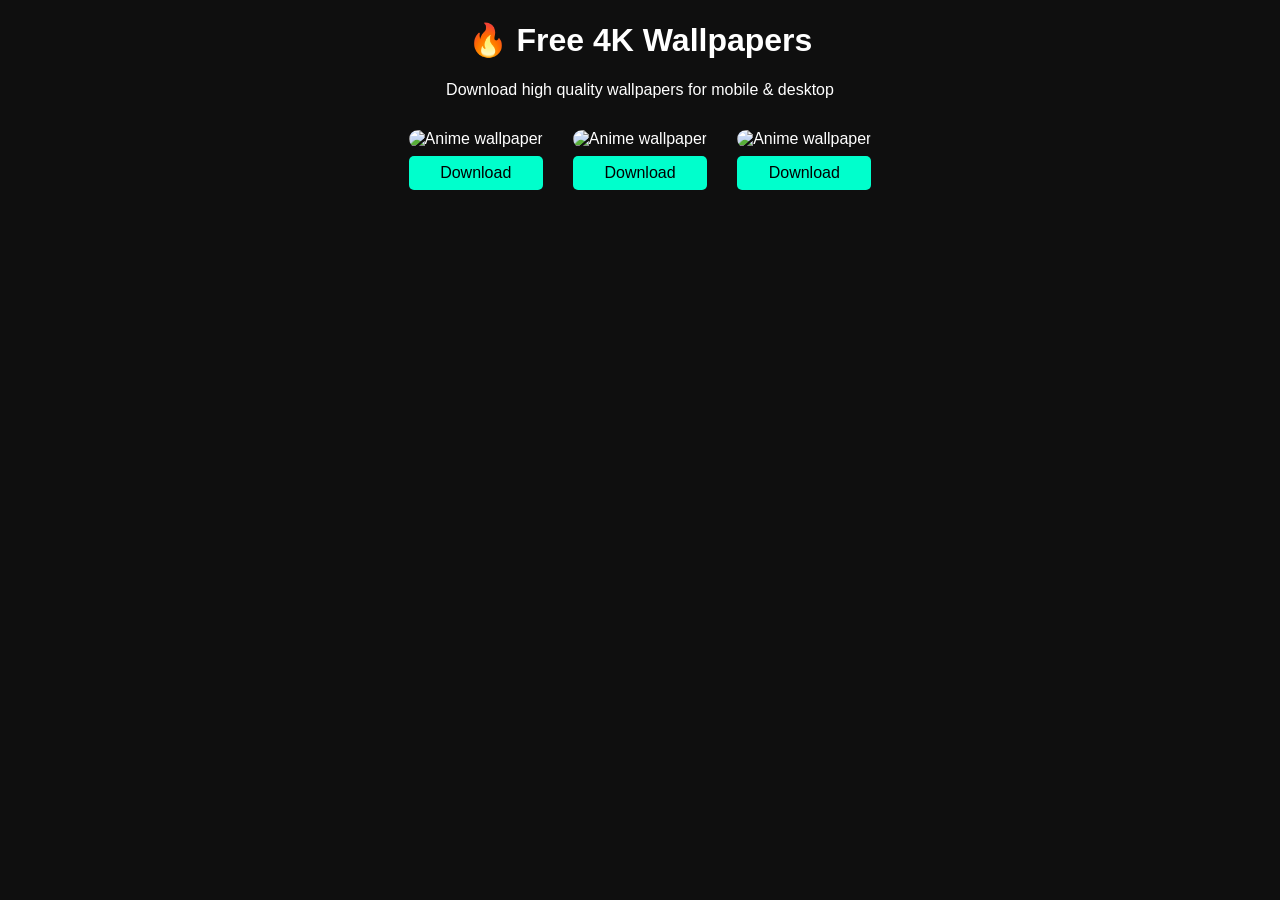
==== index.html @ af159f03 "Change wallpaper images and links in index.html Updated image sources and links for wallpapers." ====
<!DOCTYPE html>
<html lang="en">
<head>
<meta charset="UTF-8">
<title>Free 4K AMOLED Wallpapers Download</title>

<meta name="description" content="Download free 4K AMOLED, anime and iPhone wallpapers in HD quality">
<meta name="keywords" content="4k wallpaper, amoled wallpaper, anime wallpaper, iphone wallpaper">
<meta name="viewport" content="width=device-width, initial-scale=1.0">

<link rel="stylesheet" href="style.css">

</head>

<body>

<h1>🔥 Free 4K Wallpapers</h1>
<p>Download high quality wallpapers for mobile & desktop</p>

<div class="gallery">

<div class="card">
<img src="wall1jpg.jpg" alt="Anime wallpaper">
<a href="wall1jpg.jpg" download class="btn">Download</a>
</div>

<div class="card">
<img src="wall2jpg.jpg" alt="Anime wallpaper">
<a href="wall2jpg.jpg" download class="btn">Download</a>
</div>

<div class="card">
<img src="wall3jpg.jpg" alt="Anime wallpaper">
<a href="wall3jpg.jpg" download class="btn">Download</a>
</div>

</div>

</body>
</html>
---- style.css ----
body {
  background: #0f0f0f;
  color: white;
  text-align: center;
  font-family: Arial;
}

.gallery {
  display: flex;
  flex-wrap: wrap;
  justify-content: center;
}

.card {
  margin: 15px;
}

.card img {
  width: 300px;
  border-radius: 12px;
}

.btn {
  display: block;
  margin-top: 8px;
  padding: 8px;
  background: #00ffcc;
  color: black;
  text-decoration: none;
  border-radius: 5px;
}
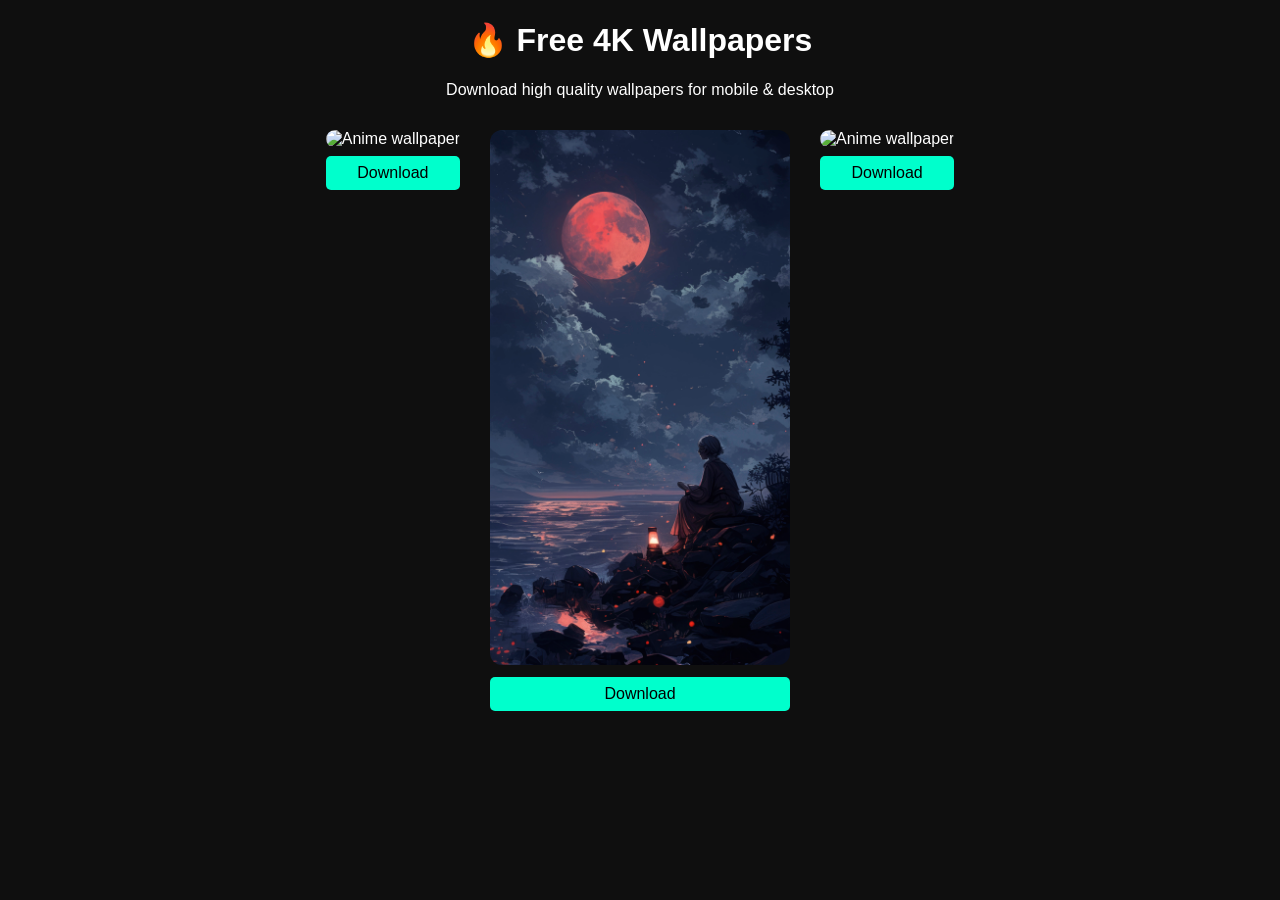
==== commit 8df43d1d: "Correct image source paths in index.html Fixed image source paths for wall2 and wall3." ====
--- a/index.html
+++ b/index.html
@@ -20,13 +20,13 @@
 <div class="gallery">
 
 <div class="card">
-<img src="wall1jpg.jpg" alt="Anime wallpaper">
-<a href="wall1jpg.jpg" download class="btn">Download</a>
+<img src="wall1.jpg.jpg" alt="Anime wallpaper">
+<a href="wall1.jpg.jpg" download class="btn">Download</a>
 </div>
 
 <div class="card">
-<img src="wall2jpg.jpg" alt="Anime wallpaper">
-<a href="wall2jpg.jpg" download class="btn">Download</a>
+<img src="wall2.jpg.jpg" alt="Anime wallpaper">
+<a href="wall2.jpg.jpg" download class="btn">Download</a>
 </div>
 
 <div class="card">
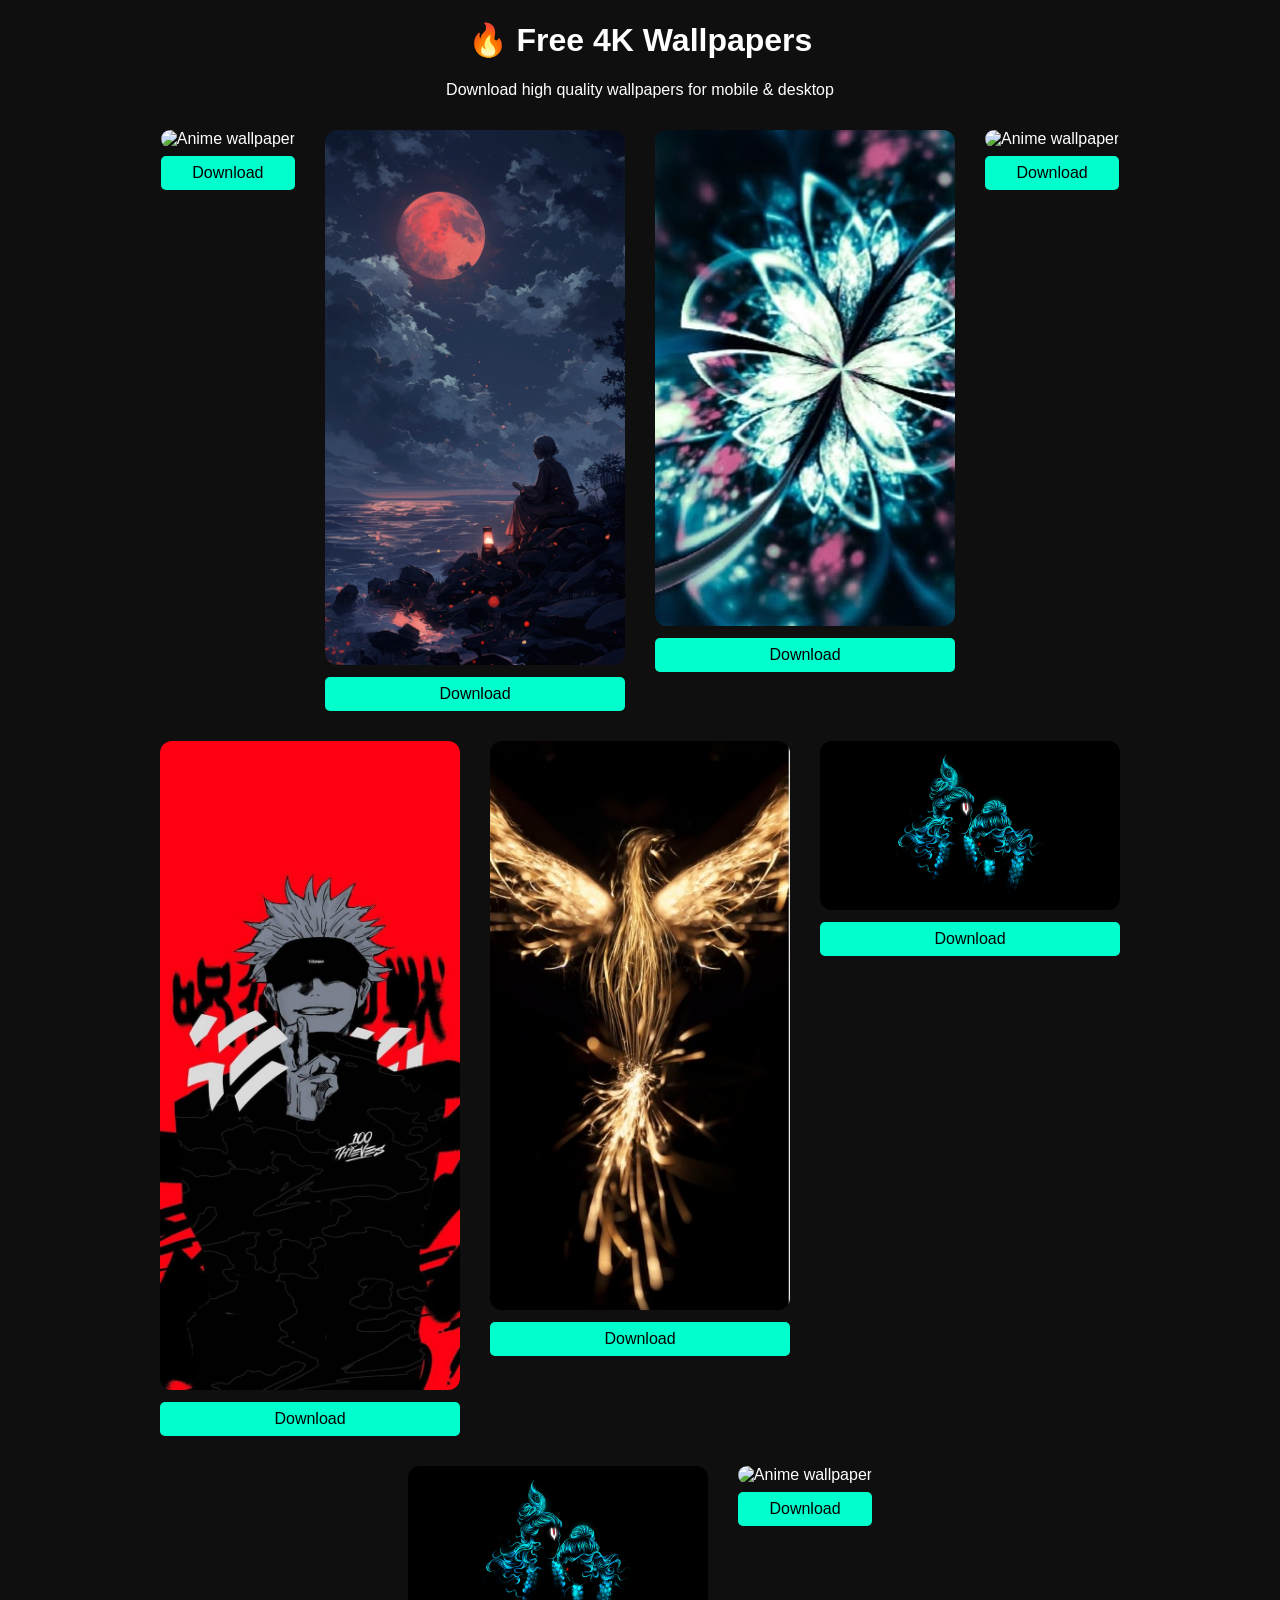
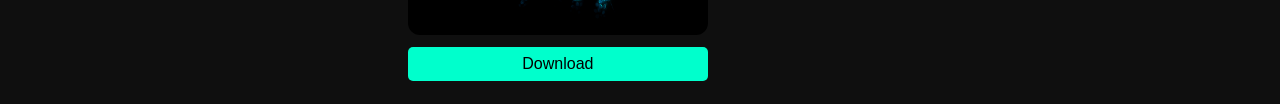
==== commit c87aaebc: "Add more wallpaper images to index.html Added additional wallpaper images to the gallery section." ====
--- a/index.html
+++ b/index.html
@@ -9,6 +9,17 @@
 <meta name="viewport" content="width=device-width, initial-scale=1.0">
 
 <link rel="stylesheet" href="style.css">
+
+<!-- Google Analytics Tracking Code -->
+<script async src="https://www.googletagmanager.com/gtag/js?id=G-8K4V2TNTMY"></script>
+<script>
+  window.dataLayer = window.dataLayer || [];
+  function gtag(){dataLayer.push(arguments);}
+  gtag('js', new Date());
+
+  gtag('config', 'G-8K4V2TNTMY');
+</script>
+<!-- End Google Analytics -->
 
 </head>
 
@@ -30,9 +41,39 @@
 </div>
 
 <div class="card">
-<img src="wall3jpg.jpg" alt="Anime wallpaper">
-<a href="wall3jpg.jpg" download class="btn">Download</a>
+<img src="wall4.jpeg" alt="Anime wallpaper">
+<a href="wall4.jpeg" download class="btn">Download</a>
 </div>
+
+<div class="card">
+<img src="wall3.jpg.jpg" alt="Anime wallpaper">
+<a href="wall3.jpg.jpg" download class="btn">Download</a>
+</div>
+
+<div class="card">  
+<img src="wall5.jpeg" alt="Anime wallpaper">
+<a href="wall5.jpeg" download class="btn">Download</a>
+</div>
+
+<div class="card">   
+<img src="wall6.jpeg" alt="Anime wallpaper">
+<a href="wall6.jpeg" download class="btn">Download</a>
+</div> 
+
+<div class="card">   
+<img src="wall7.png" alt="Anime wallpaper">
+<a href="wall7.png" download class="btn">Download</a>
+</div> 
+  
+<div class="card">   
+<img src="wall7.png" alt="Anime wallpaper">
+<a href="wall7.png" download class="btn">Download</a>
+</div>
+
+<div class="card">   
+<img src="wall8.jpeg" alt="Anime wallpaper">
+<a href="wall8.jpeg" download class="btn">Download</a>
+</div>  
 
 </div>
 
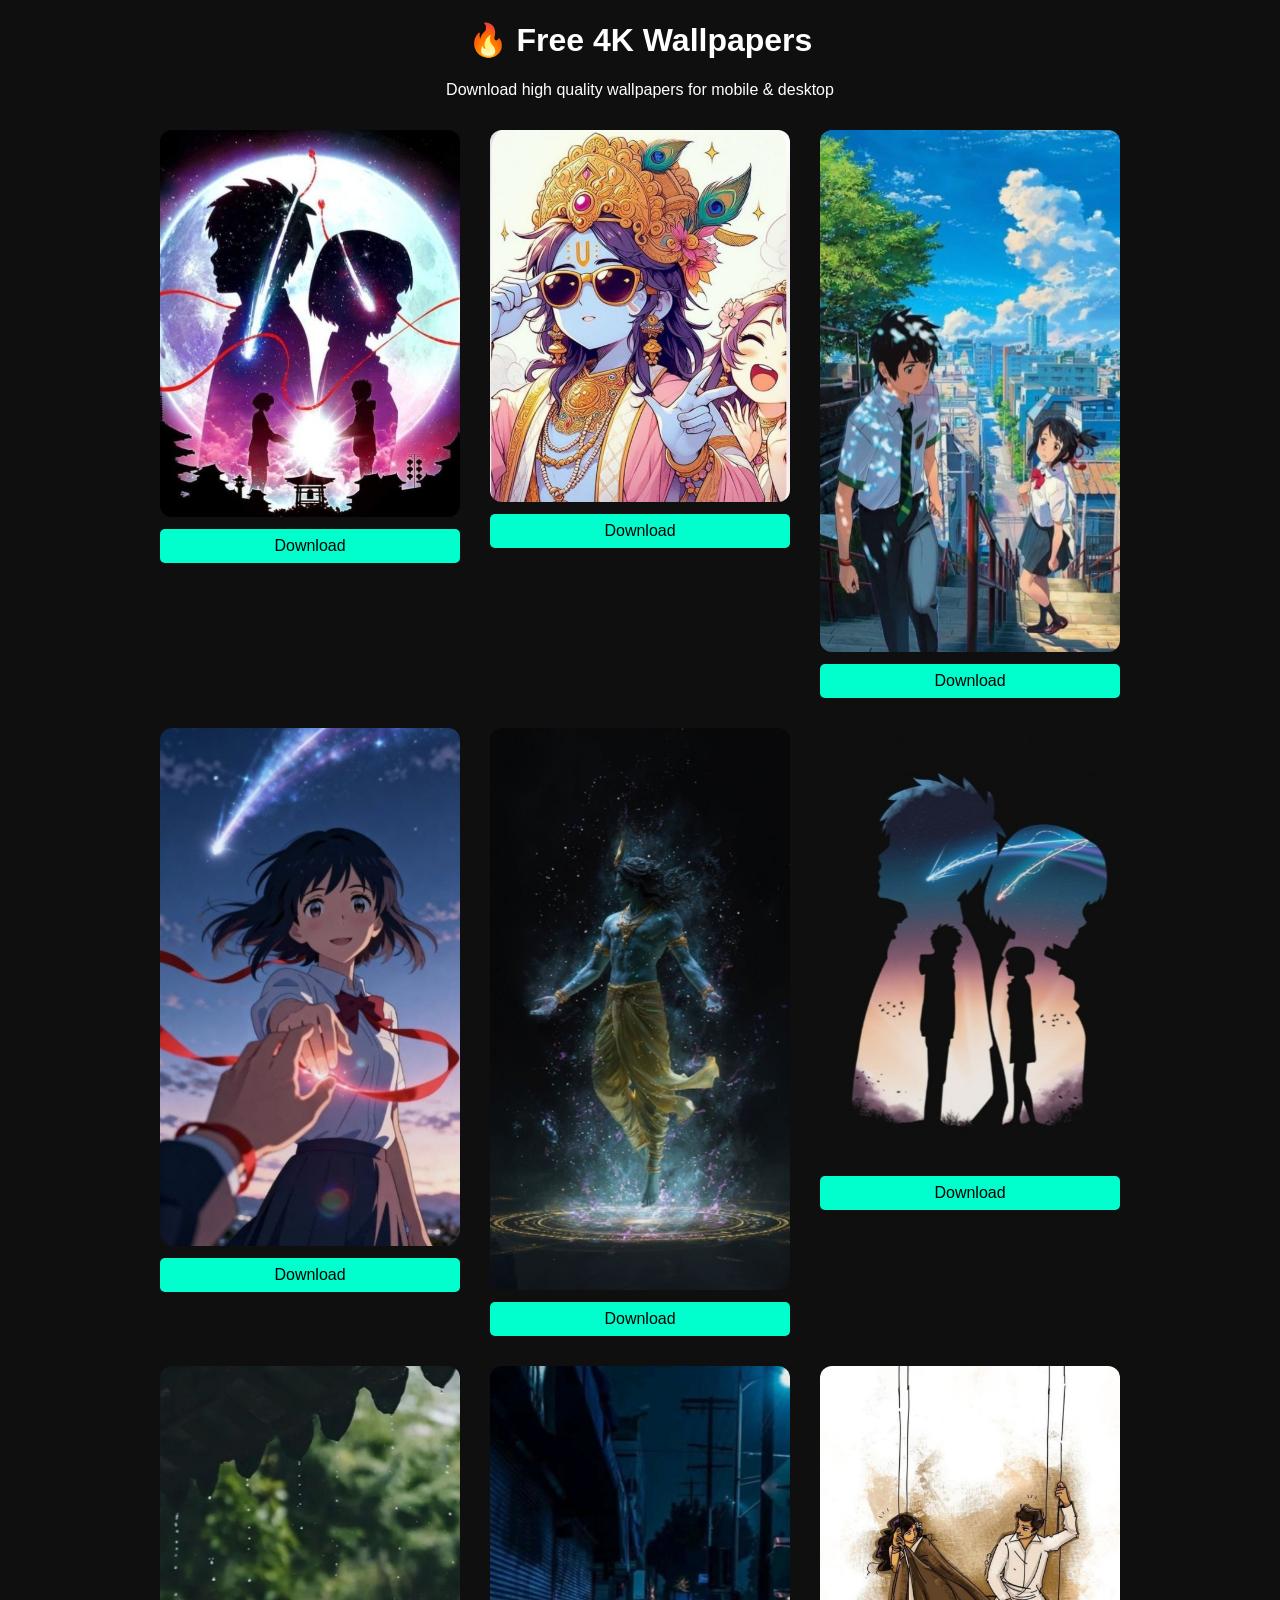
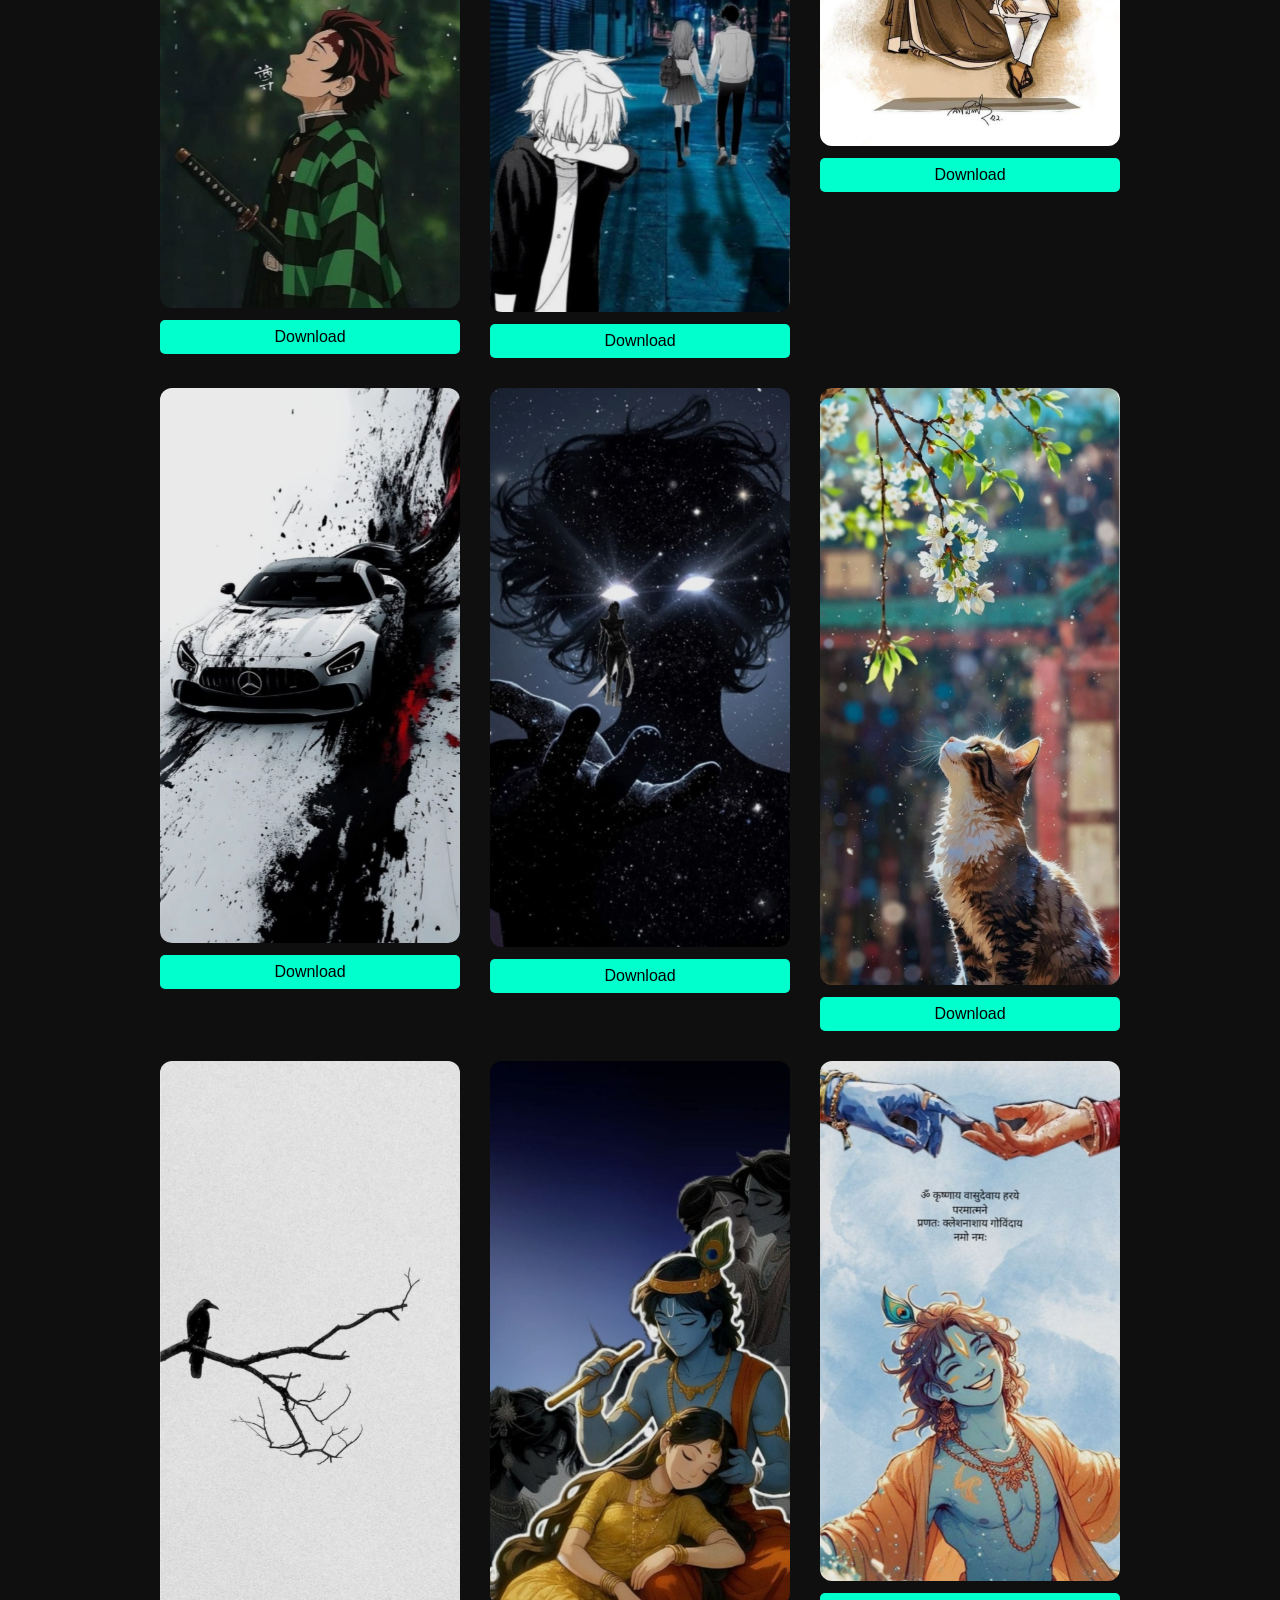
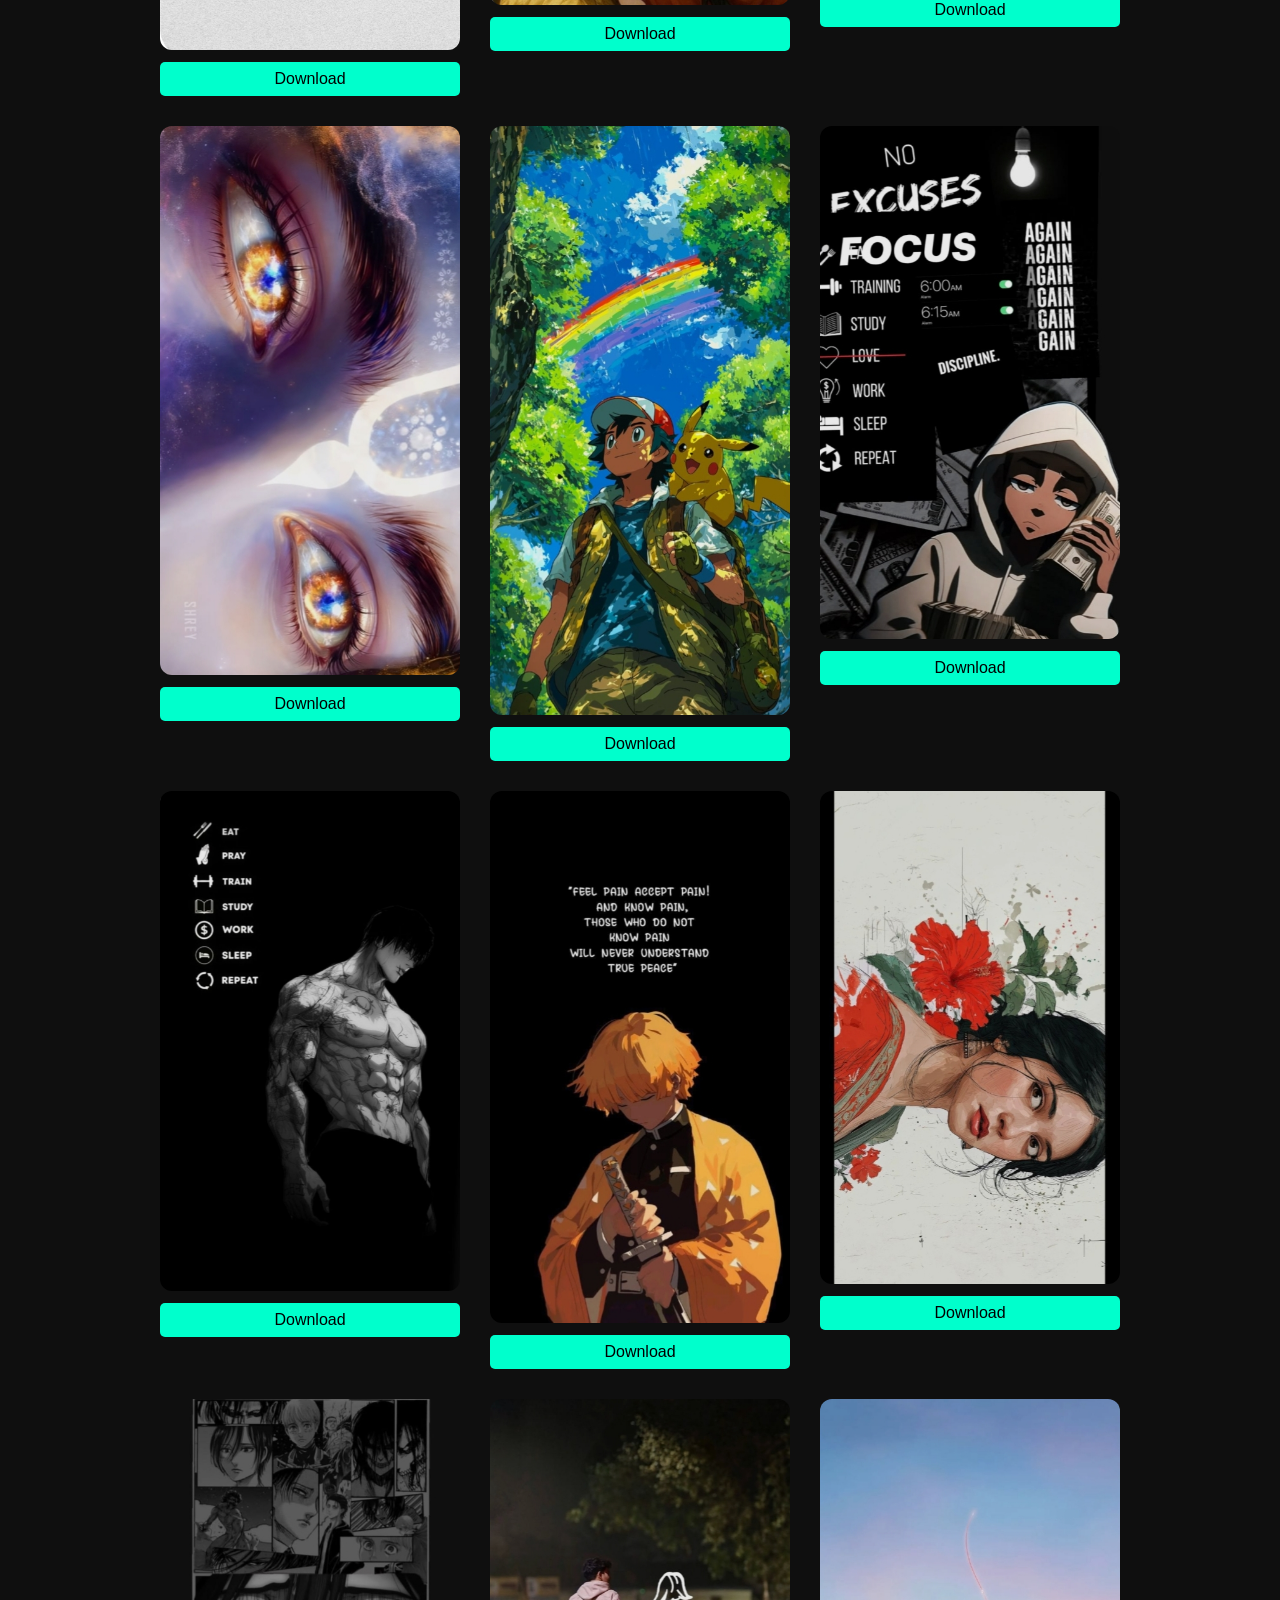
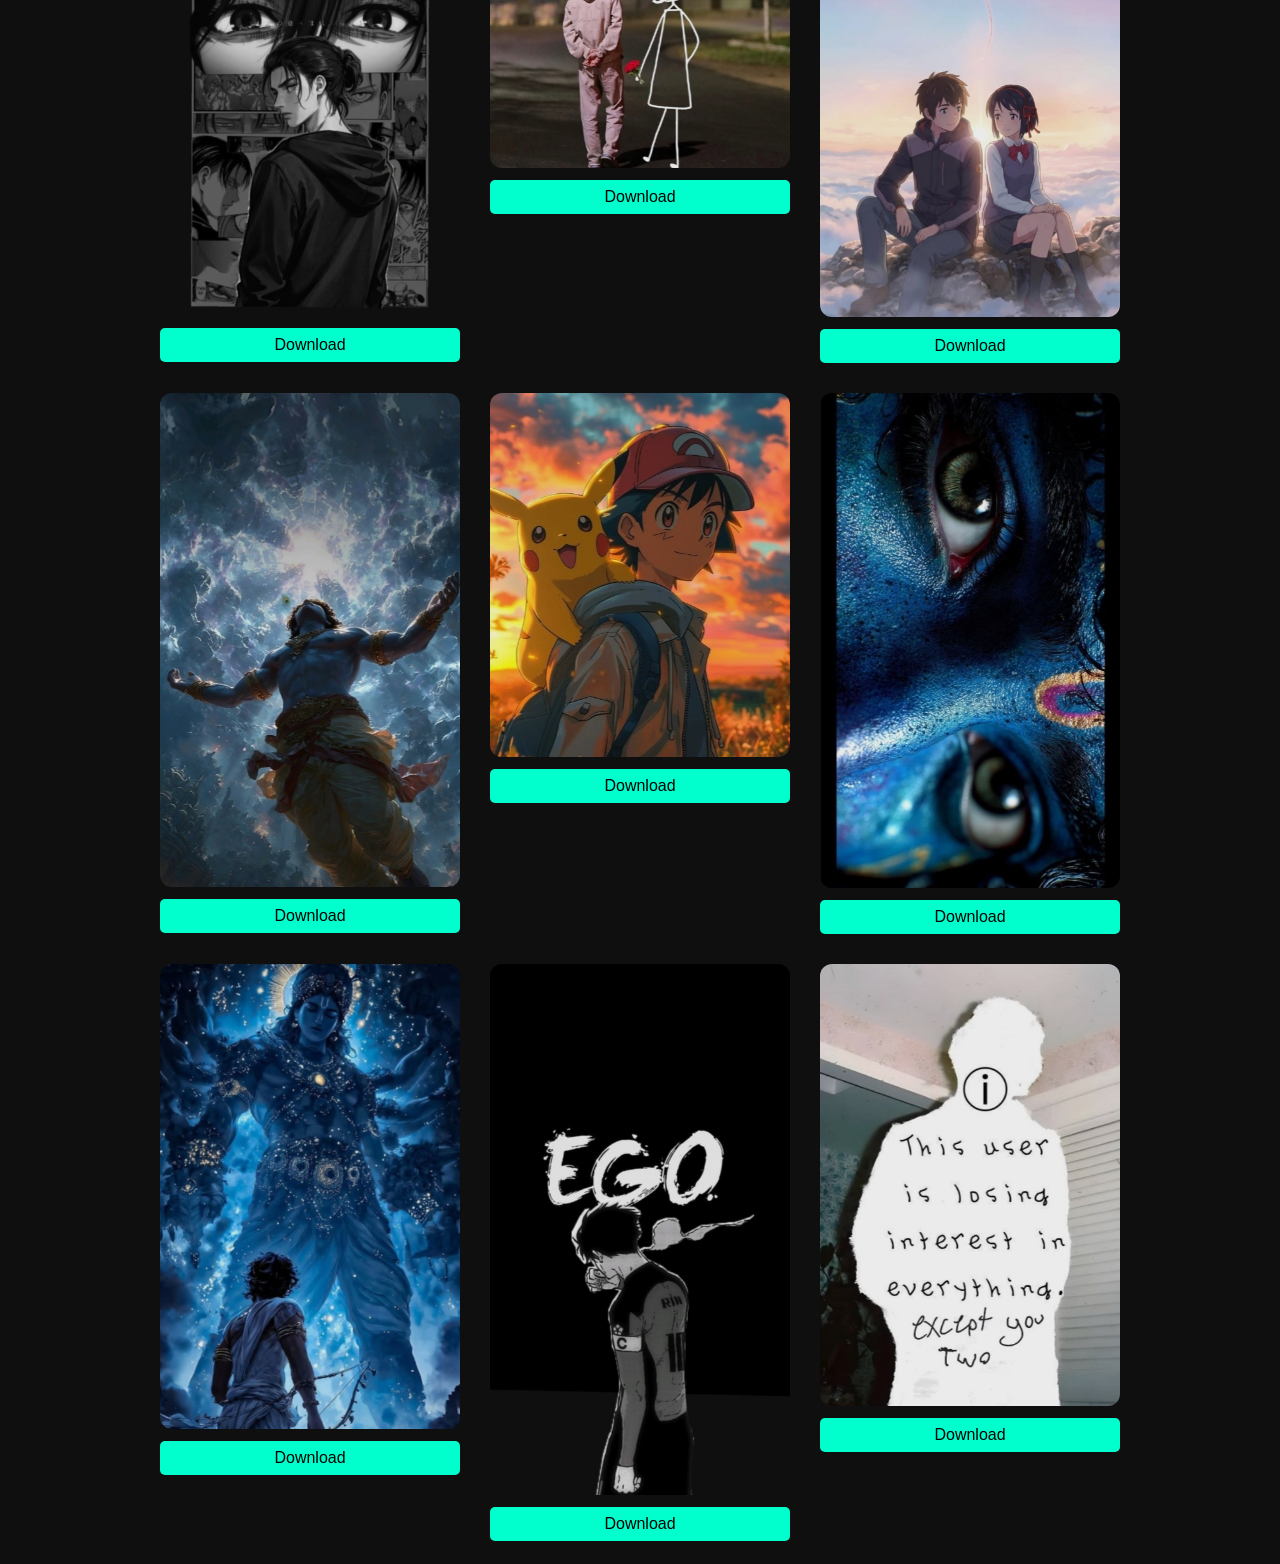
==== commit e6da4c08: "Update index.html" ====
--- a/index.html
+++ b/index.html
@@ -10,16 +10,13 @@
 
 <link rel="stylesheet" href="style.css">
 
-<!-- Google Analytics Tracking Code -->
 <script async src="https://www.googletagmanager.com/gtag/js?id=G-8K4V2TNTMY"></script>
 <script>
-  window.dataLayer = window.dataLayer || [];
-  function gtag(){dataLayer.push(arguments);}
-  gtag('js', new Date());
-
-  gtag('config', 'G-8K4V2TNTMY');
+window.dataLayer = window.dataLayer || [];
+function gtag(){dataLayer.push(arguments);}
+gtag('js', new Date());
+gtag('config', 'G-8K4V2TNTMY');
 </script>
-<!-- End Google Analytics -->
 
 </head>
 
@@ -30,50 +27,65 @@
 
 <div class="gallery">
 
-<div class="card">
-<img src="wall1.jpg.jpg" alt="Anime wallpaper">
-<a href="wall1.jpg.jpg" download class="btn">Download</a>
-</div>
+<div class="card"><img src="image (1).jpeg" alt="wallpaper"><a href="image (1).jpeg" download class="btn">Download</a></div>
 
-<div class="card">
-<img src="wall2.jpg.jpg" alt="Anime wallpaper">
-<a href="wall2.jpg.jpg" download class="btn">Download</a>
-</div>
+<div class="card"><img src="image (2).jpeg" alt="wallpaper"><a href="image (2).jpeg" download class="btn">Download</a></div>
 
-<div class="card">
-<img src="wall4.jpeg" alt="Anime wallpaper">
-<a href="wall4.jpeg" download class="btn">Download</a>
-</div>
+<div class="card"><img src="image (3).jpeg" alt="wallpaper"><a href="image (3).jpeg" download class="btn">Download</a></div>
 
-<div class="card">
-<img src="wall3.jpg.jpg" alt="Anime wallpaper">
-<a href="wall3.jpg.jpg" download class="btn">Download</a>
-</div>
+<div class="card"><img src="image (4).jpeg" alt="wallpaper"><a href="image (4).jpeg" download class="btn">Download</a></div>
 
-<div class="card">  
-<img src="wall5.jpeg" alt="Anime wallpaper">
-<a href="wall5.jpeg" download class="btn">Download</a>
-</div>
+<div class="card"><img src="image (5).jpeg" alt="wallpaper"><a href="image (5).jpeg" download class="btn">Download</a></div>
 
-<div class="card">   
-<img src="wall6.jpeg" alt="Anime wallpaper">
-<a href="wall6.jpeg" download class="btn">Download</a>
-</div> 
+<div class="card"><img src="image (6).jpeg" alt="wallpaper"><a href="image (6).jpeg" download class="btn">Download</a></div>
 
-<div class="card">   
-<img src="wall7.png" alt="Anime wallpaper">
-<a href="wall7.png" download class="btn">Download</a>
-</div> 
-  
-<div class="card">   
-<img src="wall7.png" alt="Anime wallpaper">
-<a href="wall7.png" download class="btn">Download</a>
-</div>
+<div class="card"><img src="image (7).jpeg" alt="wallpaper"><a href="image (7).jpeg" download class="btn">Download</a></div>
 
-<div class="card">   
-<img src="wall8.jpeg" alt="Anime wallpaper">
-<a href="wall8.jpeg" download class="btn">Download</a>
-</div>  
+<div class="card"><img src="image (8).jpeg" alt="wallpaper"><a href="image (8).jpeg" download class="btn">Download</a></div>
+
+<div class="card"><img src="image (9).jpeg" alt="wallpaper"><a href="image (9).jpeg" download class="btn">Download</a></div>
+
+<div class="card"><img src="image (10).jpeg" alt="wallpaper"><a href="image (10).jpeg" download class="btn">Download</a></div>
+
+<div class="card"><img src="image (11).jpeg" alt="wallpaper"><a href="image (11).jpeg" download class="btn">Download</a></div>
+
+<div class="card"><img src="image (12).jpeg" alt="wallpaper"><a href="image (12).jpeg" download class="btn">Download</a></div>
+
+<div class="card"><img src="image (13).jpeg" alt="wallpaper"><a href="image (13).jpeg" download class="btn">Download</a></div>
+
+<div class="card"><img src="image (14).jpeg" alt="wallpaper"><a href="image (14).jpeg" download class="btn">Download</a></div>
+
+<div class="card"><img src="image (15).jpeg" alt="wallpaper"><a href="image (15).jpeg" download class="btn">Download</a></div>
+
+<div class="card"><img src="image (16).jpeg" alt="wallpaper"><a href="image (16).jpeg" download class="btn">Download</a></div>
+
+<div class="card"><img src="image (17).jpeg" alt="wallpaper"><a href="image (17).jpeg" download class="btn">Download</a></div>
+
+<div class="card"><img src="image (18).jpeg" alt="wallpaper"><a href="image (18).jpeg" download class="btn">Download</a></div>
+
+<div class="card"><img src="image (19).jpeg" alt="wallpaper"><a href="image (19).jpeg" download class="btn">Download</a></div>
+
+<div class="card"><img src="image (20).jpeg" alt="wallpaper"><a href="image (20).jpeg" download class="btn">Download</a></div>
+
+<div class="card"><img src="image (21).jpeg" alt="wallpaper"><a href="image (21).jpeg" download class="btn">Download</a></div>
+
+<div class="card"><img src="image (22).jpeg" alt="wallpaper"><a href="image (22).jpeg" download class="btn">Download</a></div>
+
+<div class="card"><img src="image (23).jpeg" alt="wallpaper"><a href="image (23).jpeg" download class="btn">Download</a></div>
+
+<div class="card"><img src="image (24).jpeg" alt="wallpaper"><a href="image (24).jpeg" download class="btn">Download</a></div>
+
+<div class="card"><img src="image (25).jpeg" alt="wallpaper"><a href="image (25).jpeg" download class="btn">Download</a></div>
+
+<div class="card"><img src="image (26).jpeg" alt="wallpaper"><a href="image (26).jpeg" download class="btn">Download</a></div>
+
+<div class="card"><img src="image (27).jpeg" alt="wallpaper"><a href="image (27).jpeg" download class="btn">Download</a></div>
+
+<div class="card"><img src="image (28).jpeg" alt="wallpaper"><a href="image (28).jpeg" download class="btn">Download</a></div>
+
+<div class="card"><img src="image (29).jpeg" alt="wallpaper"><a href="image (29).jpeg" download class="btn">Download</a></div>
+
+<div class="card"><img src="image (30).jpeg" alt="wallpaper"><a href="image (30).jpeg" download class="btn">Download</a></div>
 
 </div>
 
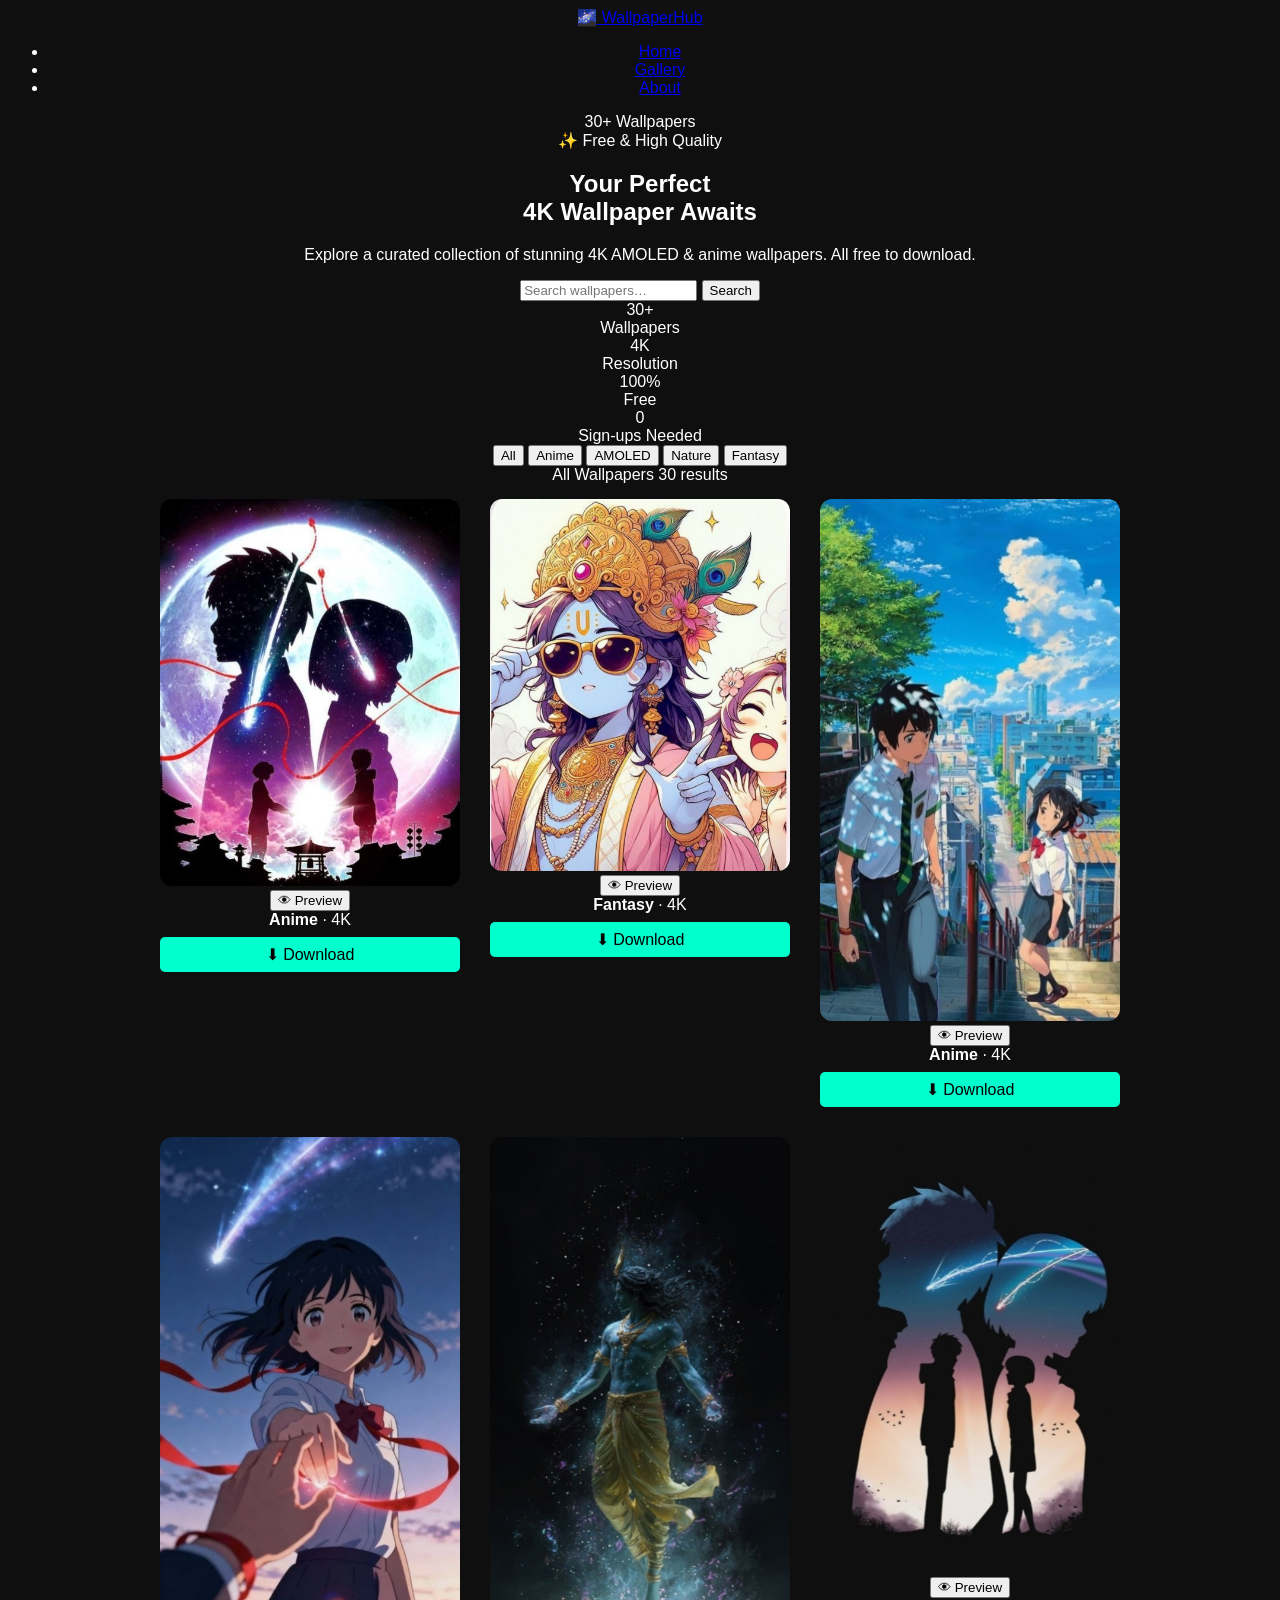
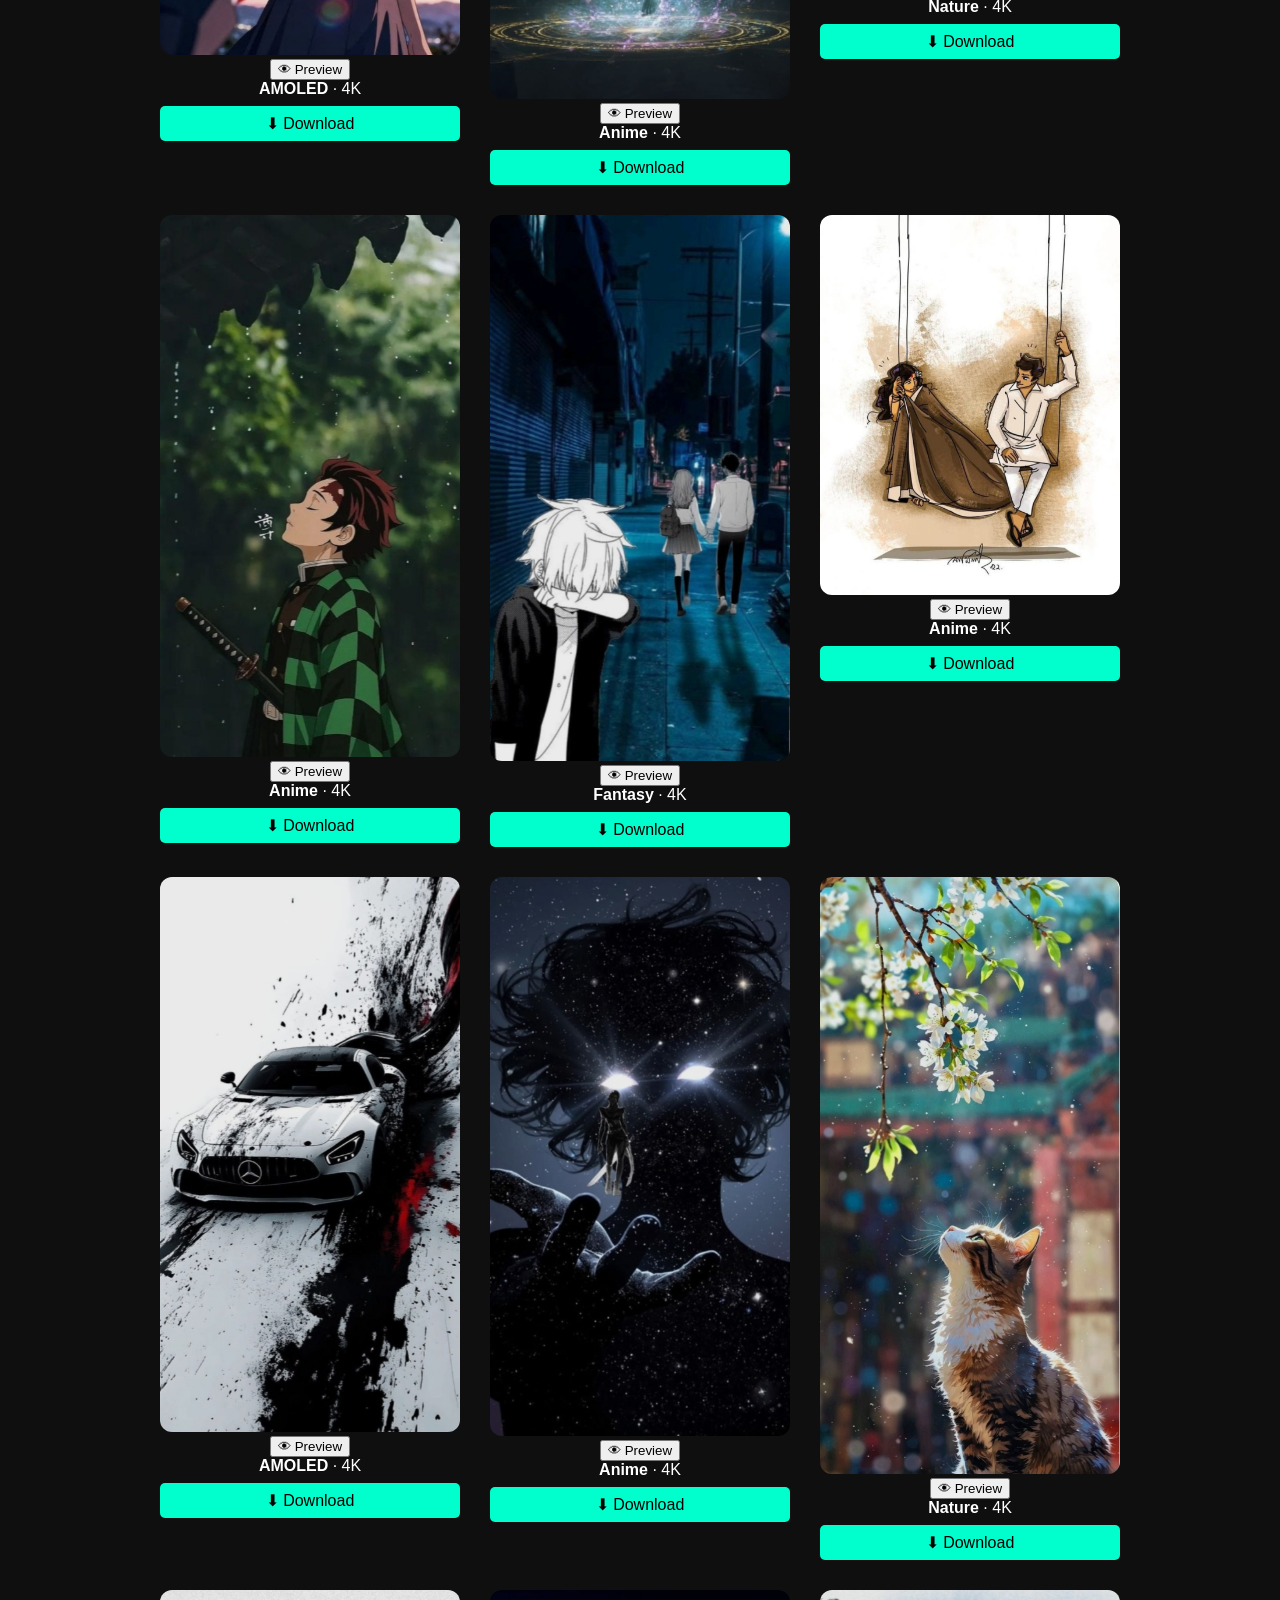
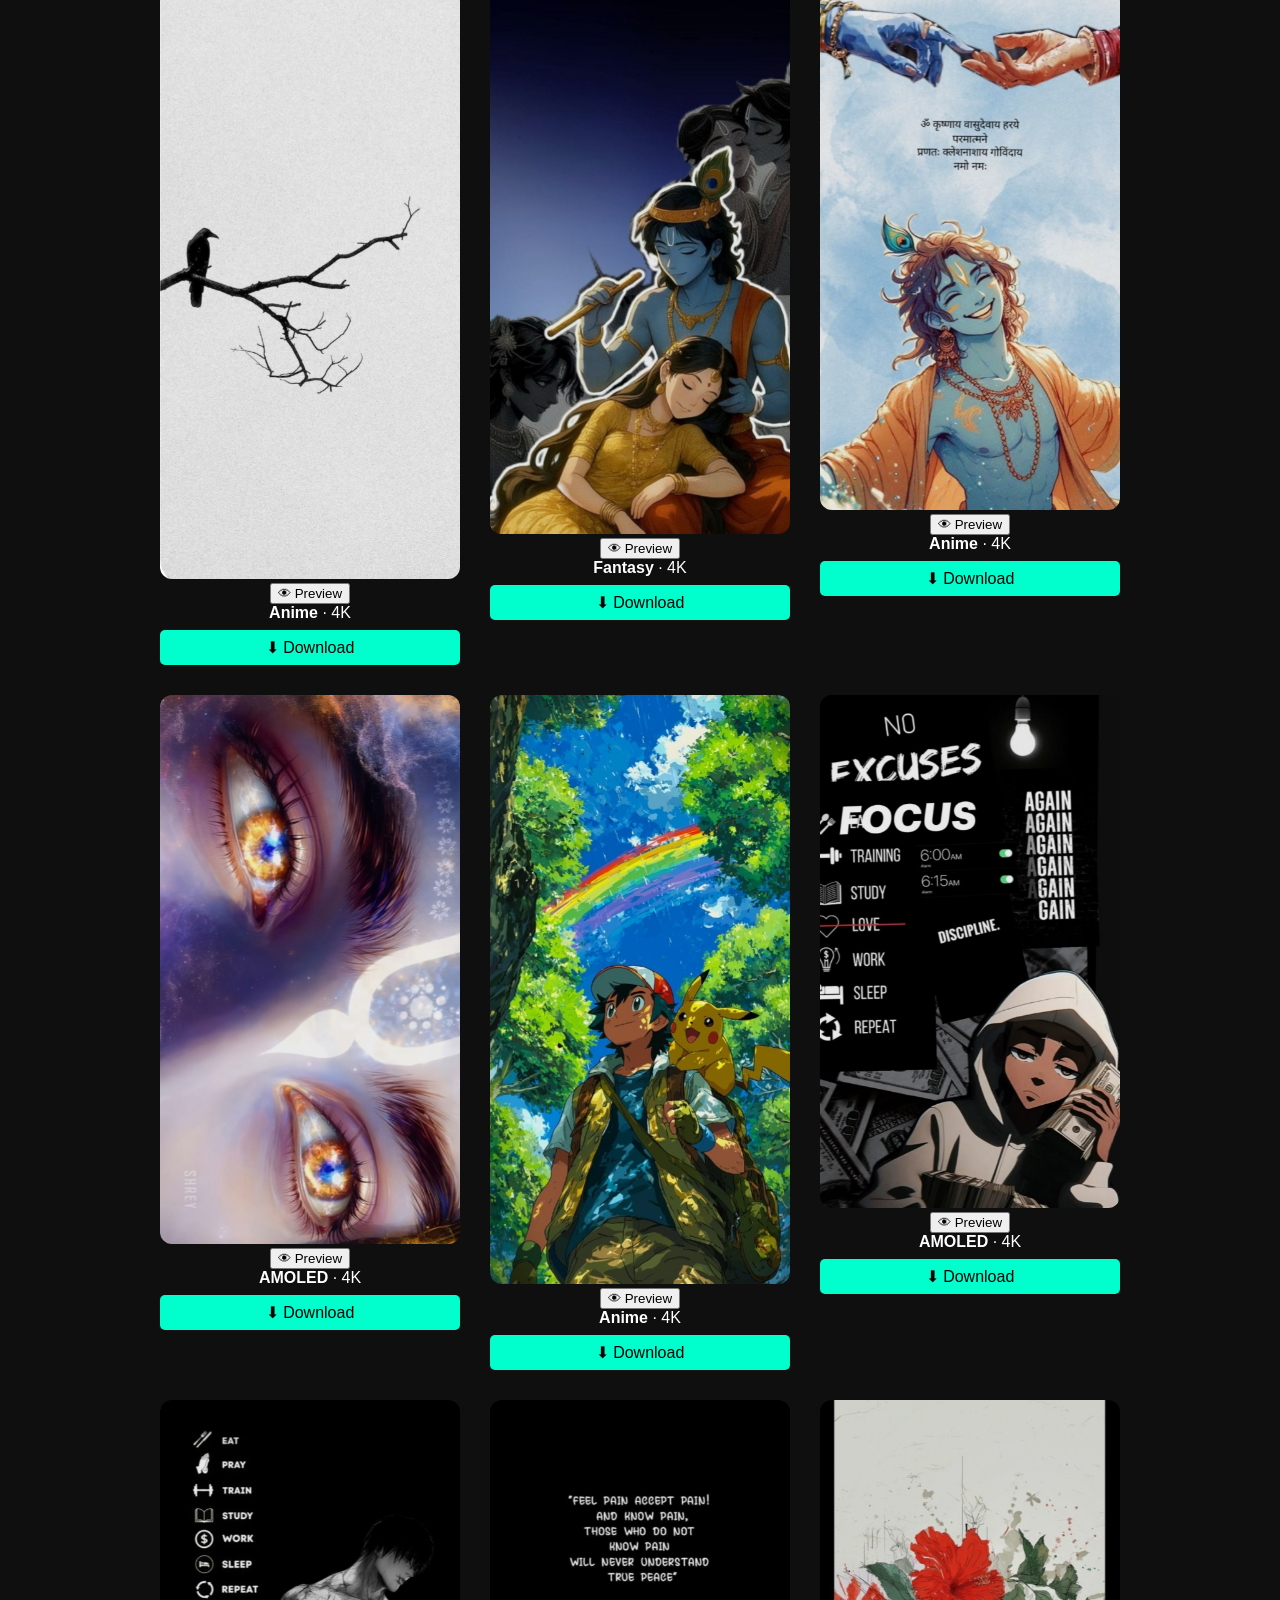
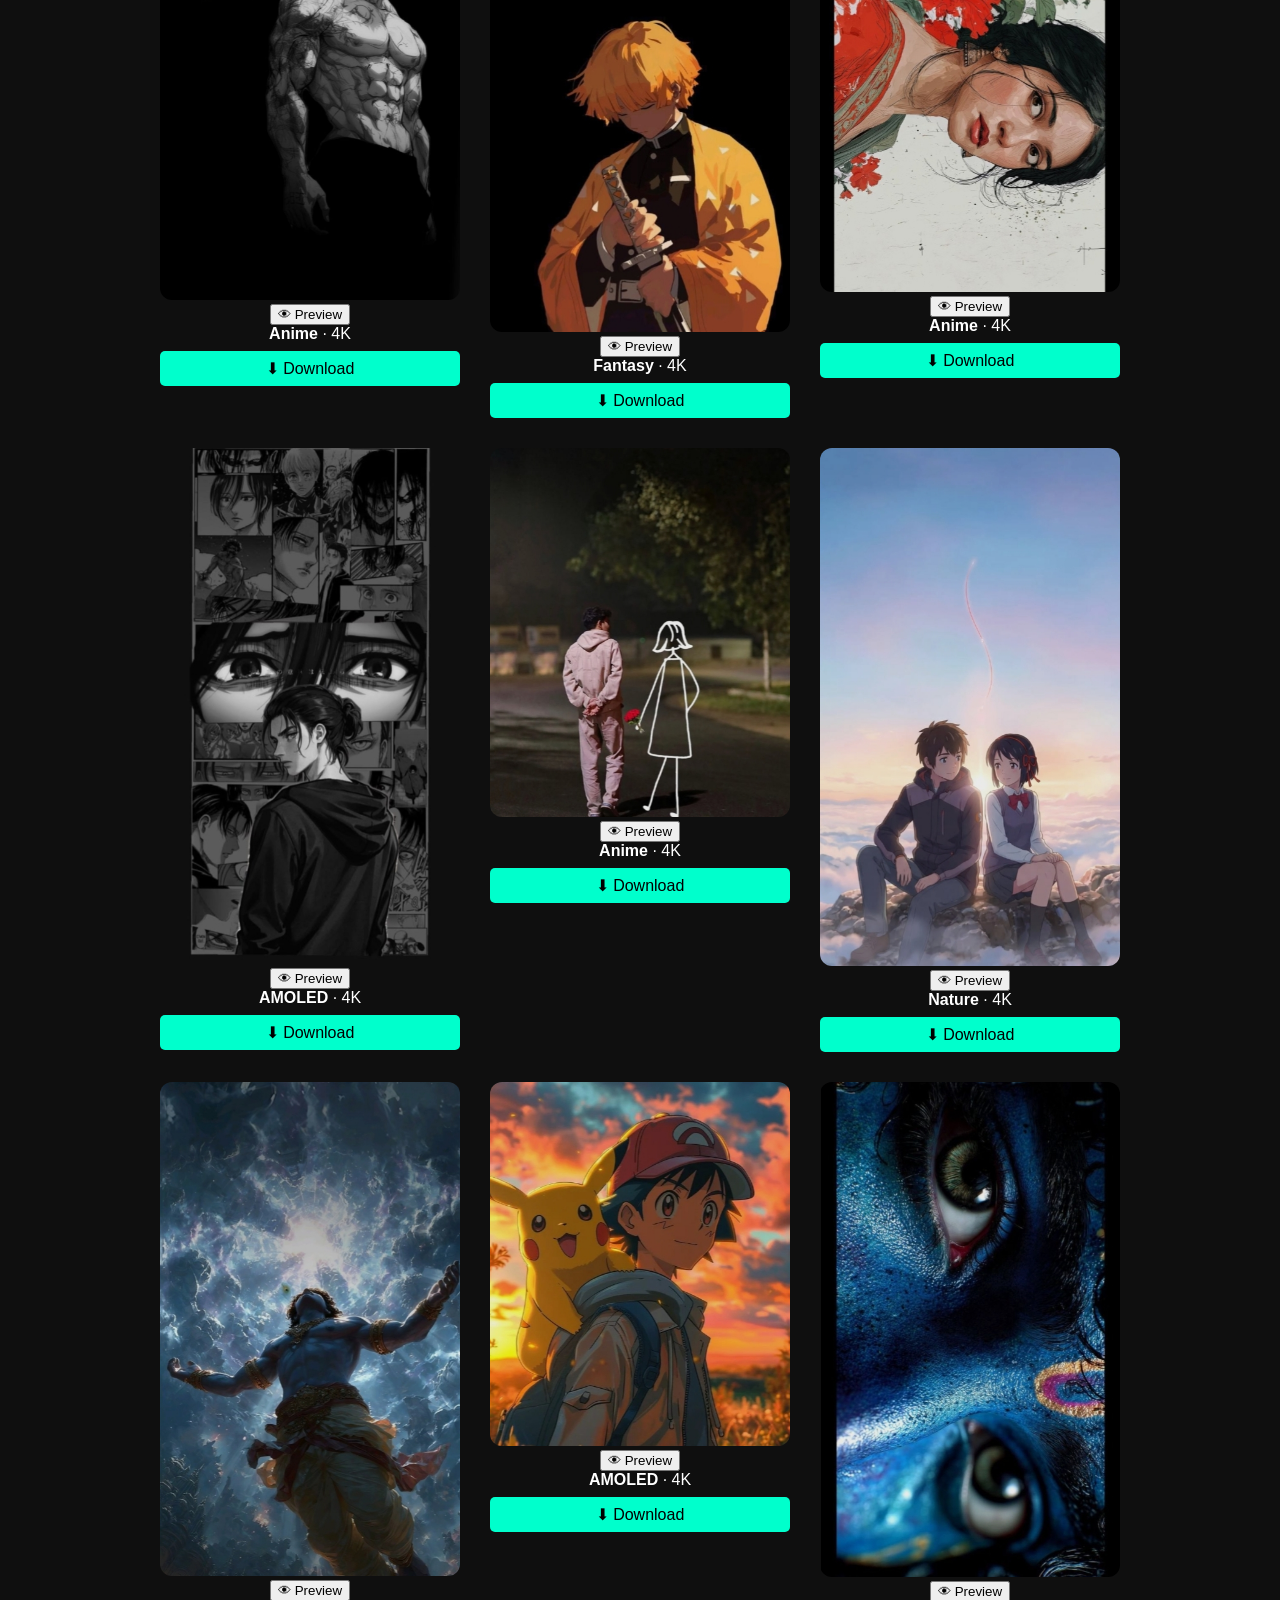
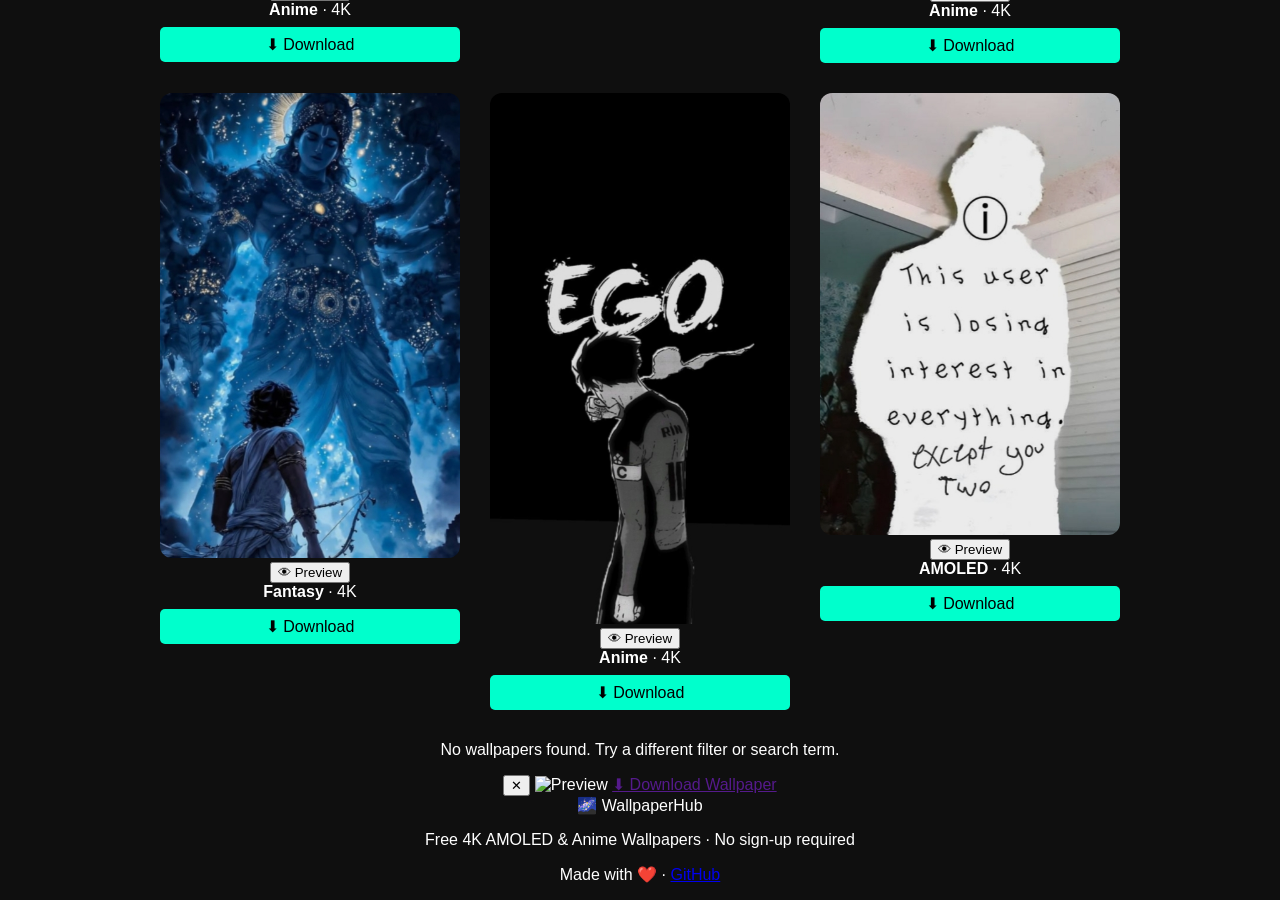
==== commit 6fc31888: "Update print statement from 'Hello' to 'Goodbye'" ====
--- a/index.html
+++ b/index.html
@@ -2,14 +2,11 @@
 <html lang="en">
 <head>
 <meta charset="UTF-8">
-<title>Free 4K AMOLED Wallpapers Download</title>
-
+<title>WallpaperHub 4K – Free AMOLED & Anime Wallpapers</title>
 <meta name="description" content="Download free 4K AMOLED, anime and iPhone wallpapers in HD quality">
-<meta name="keywords" content="4k wallpaper, amoled wallpaper, anime wallpaper, iphone wallpaper">
+<meta name="keywords" content="4k wallpaper, amoled wallpaper, anime wallpaper, iphone wallpaper, free wallpaper">
 <meta name="viewport" content="width=device-width, initial-scale=1.0">
-
 <link rel="stylesheet" href="style.css">
-
 <script async src="https://www.googletagmanager.com/gtag/js?id=G-8K4V2TNTMY"></script>
 <script>
 window.dataLayer = window.dataLayer || [];
@@ -17,77 +14,547 @@
 gtag('js', new Date());
 gtag('config', 'G-8K4V2TNTMY');
 </script>
-
 </head>
-
 <body>
 
-<h1>🔥 Free 4K Wallpapers</h1>
-<p>Download high quality wallpapers for mobile & desktop</p>
-
-<div class="gallery">
-
-<div class="card"><img src="image (1).jpeg" alt="wallpaper"><a href="image (1).jpeg" download class="btn">Download</a></div>
-
-<div class="card"><img src="image (2).jpeg" alt="wallpaper"><a href="image (2).jpeg" download class="btn">Download</a></div>
-
-<div class="card"><img src="image (3).jpeg" alt="wallpaper"><a href="image (3).jpeg" download class="btn">Download</a></div>
-
-<div class="card"><img src="image (4).jpeg" alt="wallpaper"><a href="image (4).jpeg" download class="btn">Download</a></div>
-
-<div class="card"><img src="image (5).jpeg" alt="wallpaper"><a href="image (5).jpeg" download class="btn">Download</a></div>
-
-<div class="card"><img src="image (6).jpeg" alt="wallpaper"><a href="image (6).jpeg" download class="btn">Download</a></div>
-
-<div class="card"><img src="image (7).jpeg" alt="wallpaper"><a href="image (7).jpeg" download class="btn">Download</a></div>
-
-<div class="card"><img src="image (8).jpeg" alt="wallpaper"><a href="image (8).jpeg" download class="btn">Download</a></div>
-
-<div class="card"><img src="image (9).jpeg" alt="wallpaper"><a href="image (9).jpeg" download class="btn">Download</a></div>
-
-<div class="card"><img src="image (10).jpeg" alt="wallpaper"><a href="image (10).jpeg" download class="btn">Download</a></div>
-
-<div class="card"><img src="image (11).jpeg" alt="wallpaper"><a href="image (11).jpeg" download class="btn">Download</a></div>
-
-<div class="card"><img src="image (12).jpeg" alt="wallpaper"><a href="image (12).jpeg" download class="btn">Download</a></div>
-
-<div class="card"><img src="image (13).jpeg" alt="wallpaper"><a href="image (13).jpeg" download class="btn">Download</a></div>
-
-<div class="card"><img src="image (14).jpeg" alt="wallpaper"><a href="image (14).jpeg" download class="btn">Download</a></div>
-
-<div class="card"><img src="image (15).jpeg" alt="wallpaper"><a href="image (15).jpeg" download class="btn">Download</a></div>
-
-<div class="card"><img src="image (16).jpeg" alt="wallpaper"><a href="image (16).jpeg" download class="btn">Download</a></div>
-
-<div class="card"><img src="image (17).jpeg" alt="wallpaper"><a href="image (17).jpeg" download class="btn">Download</a></div>
-
-<div class="card"><img src="image (18).jpeg" alt="wallpaper"><a href="image (18).jpeg" download class="btn">Download</a></div>
-
-<div class="card"><img src="image (19).jpeg" alt="wallpaper"><a href="image (19).jpeg" download class="btn">Download</a></div>
-
-<div class="card"><img src="image (20).jpeg" alt="wallpaper"><a href="image (20).jpeg" download class="btn">Download</a></div>
-
-<div class="card"><img src="image (21).jpeg" alt="wallpaper"><a href="image (21).jpeg" download class="btn">Download</a></div>
-
-<div class="card"><img src="image (22).jpeg" alt="wallpaper"><a href="image (22).jpeg" download class="btn">Download</a></div>
-
-<div class="card"><img src="image (23).jpeg" alt="wallpaper"><a href="image (23).jpeg" download class="btn">Download</a></div>
-
-<div class="card"><img src="image (24).jpeg" alt="wallpaper"><a href="image (24).jpeg" download class="btn">Download</a></div>
-
-<div class="card"><img src="image (25).jpeg" alt="wallpaper"><a href="image (25).jpeg" download class="btn">Download</a></div>
-
-<div class="card"><img src="image (26).jpeg" alt="wallpaper"><a href="image (26).jpeg" download class="btn">Download</a></div>
-
-<div class="card"><img src="image (27).jpeg" alt="wallpaper"><a href="image (27).jpeg" download class="btn">Download</a></div>
-
-<div class="card"><img src="image (28).jpeg" alt="wallpaper"><a href="image (28).jpeg" download class="btn">Download</a></div>
-
-<div class="card"><img src="image (29).jpeg" alt="wallpaper"><a href="image (29).jpeg" download class="btn">Download</a></div>
-
-<div class="card"><img src="image (30).jpeg" alt="wallpaper"><a href="image (30).jpeg" download class="btn">Download</a></div>
-
+<!-- NAVBAR -->
+<nav>
+  <a href="#" class="nav-logo"><span>🌌</span> WallpaperHub</a>
+  <ul class="nav-links">
+    <li><a href="#">Home</a></li>
+    <li><a href="#gallery">Gallery</a></li>
+    <li><a href="#footer">About</a></li>
+  </ul>
+  <div class="nav-count">30+ Wallpapers</div>
+</nav>
+
+<!-- HERO -->
+<section class="hero">
+  <div class="hero-badge">✨ Free &amp; High Quality</div>
+  <h1>Your Perfect<br>4K Wallpaper Awaits</h1>
+  <p>Explore a curated collection of stunning 4K AMOLED &amp; anime wallpapers. All free to download.</p>
+
+  <div class="search-wrap">
+    <input type="text" id="searchInput" placeholder="Search wallpapers…" autocomplete="off">
+    <button class="search-btn" onclick="doSearch()">Search</button>
+  </div>
+</section>
+
+<!-- STATS -->
+<div class="stats">
+  <div class="stat">
+    <div class="stat-num">30+</div>
+    <div class="stat-label">Wallpapers</div>
+  </div>
+  <div class="stat">
+    <div class="stat-num">4K</div>
+    <div class="stat-label">Resolution</div>
+  </div>
+  <div class="stat">
+    <div class="stat-num">100%</div>
+    <div class="stat-label">Free</div>
+  </div>
+  <div class="stat">
+    <div class="stat-num">0</div>
+    <div class="stat-label">Sign-ups Needed</div>
+  </div>
 </div>
+
+<!-- FILTERS -->
+<div class="filters">
+  <button class="filter-btn active" data-filter="all">All</button>
+  <button class="filter-btn" data-filter="anime">Anime</button>
+  <button class="filter-btn" data-filter="amoled">AMOLED</button>
+  <button class="filter-btn" data-filter="nature">Nature</button>
+  <button class="filter-btn" data-filter="fantasy">Fantasy</button>
+</div>
+
+<!-- SECTION HEADER -->
+<div class="section-header" id="gallery">
+  <div class="section-title">All Wallpapers <span id="countLabel">30 results</span></div>
+</div>
+
+<!-- GALLERY -->
+<div class="gallery" id="gallery-grid">
+
+  <div class="card" data-tags="anime fantasy" data-name="Kimi no Na wa">
+    <div class="card-img-wrap" onclick="openLightbox('image (1).jpeg')">
+      <img src="image (1).jpeg" alt="Anime Wallpaper 1" loading="lazy">
+      <div class="card-overlay">
+        <button class="overlay-preview">👁 Preview</button>
+      </div>
+    </div>
+    <div class="card-body">
+      <span class="card-tag"><strong>Anime</strong> · 4K</span>
+      <a href="image (1).jpeg" download class="btn">⬇ Download</a>
+    </div>
+  </div>
+
+  <div class="card" data-tags="fantasy amoled" data-name="Fantasy Art">
+    <div class="card-img-wrap" onclick="openLightbox('image (2).jpeg')">
+      <img src="image (2).jpeg" alt="Anime Wallpaper 2" loading="lazy">
+      <div class="card-overlay">
+        <button class="overlay-preview">👁 Preview</button>
+      </div>
+    </div>
+    <div class="card-body">
+      <span class="card-tag"><strong>Fantasy</strong> · 4K</span>
+      <a href="image (2).jpeg" download class="btn">⬇ Download</a>
+    </div>
+  </div>
+
+  <div class="card" data-tags="anime" data-name="Anime Scene">
+    <div class="card-img-wrap" onclick="openLightbox('image (3).jpeg')">
+      <img src="image (3).jpeg" alt="Anime Wallpaper 3" loading="lazy">
+      <div class="card-overlay">
+        <button class="overlay-preview">👁 Preview</button>
+      </div>
+    </div>
+    <div class="card-body">
+      <span class="card-tag"><strong>Anime</strong> · 4K</span>
+      <a href="image (3).jpeg" download class="btn">⬇ Download</a>
+    </div>
+  </div>
+
+  <div class="card" data-tags="amoled fantasy" data-name="Dark Art">
+    <div class="card-img-wrap" onclick="openLightbox('image (4).jpeg')">
+      <img src="image (4).jpeg" alt="Anime Wallpaper 4" loading="lazy">
+      <div class="card-overlay">
+        <button class="overlay-preview">👁 Preview</button>
+      </div>
+    </div>
+    <div class="card-body">
+      <span class="card-tag"><strong>AMOLED</strong> · 4K</span>
+      <a href="image (4).jpeg" download class="btn">⬇ Download</a>
+    </div>
+  </div>
+
+  <div class="card" data-tags="anime" data-name="Anime Art">
+    <div class="card-img-wrap" onclick="openLightbox('image (5).jpeg')">
+      <img src="image (5).jpeg" alt="Anime Wallpaper 5" loading="lazy">
+      <div class="card-overlay">
+        <button class="overlay-preview">👁 Preview</button>
+      </div>
+    </div>
+    <div class="card-body">
+      <span class="card-tag"><strong>Anime</strong> · 4K</span>
+      <a href="image (5).jpeg" download class="btn">⬇ Download</a>
+    </div>
+  </div>
+
+  <div class="card" data-tags="nature fantasy" data-name="Landscape">
+    <div class="card-img-wrap" onclick="openLightbox('image (6).jpeg')">
+      <img src="image (6).jpeg" alt="Wallpaper 6" loading="lazy">
+      <div class="card-overlay">
+        <button class="overlay-preview">👁 Preview</button>
+      </div>
+    </div>
+    <div class="card-body">
+      <span class="card-tag"><strong>Nature</strong> · 4K</span>
+      <a href="image (6).jpeg" download class="btn">⬇ Download</a>
+    </div>
+  </div>
+
+  <div class="card" data-tags="anime amoled" data-name="Dark Anime">
+    <div class="card-img-wrap" onclick="openLightbox('image (7).jpeg')">
+      <img src="image (7).jpeg" alt="Wallpaper 7" loading="lazy">
+      <div class="card-overlay">
+        <button class="overlay-preview">👁 Preview</button>
+      </div>
+    </div>
+    <div class="card-body">
+      <span class="card-tag"><strong>Anime</strong> · 4K</span>
+      <a href="image (7).jpeg" download class="btn">⬇ Download</a>
+    </div>
+  </div>
+
+  <div class="card" data-tags="fantasy amoled" data-name="Fantasy Dark">
+    <div class="card-img-wrap" onclick="openLightbox('image (8).jpeg')">
+      <img src="image (8).jpeg" alt="Wallpaper 8" loading="lazy">
+      <div class="card-overlay">
+        <button class="overlay-preview">👁 Preview</button>
+      </div>
+    </div>
+    <div class="card-body">
+      <span class="card-tag"><strong>Fantasy</strong> · 4K</span>
+      <a href="image (8).jpeg" download class="btn">⬇ Download</a>
+    </div>
+  </div>
+
+  <div class="card" data-tags="anime" data-name="Anime Character">
+    <div class="card-img-wrap" onclick="openLightbox('image (9).jpeg')">
+      <img src="image (9).jpeg" alt="Wallpaper 9" loading="lazy">
+      <div class="card-overlay">
+        <button class="overlay-preview">👁 Preview</button>
+      </div>
+    </div>
+    <div class="card-body">
+      <span class="card-tag"><strong>Anime</strong> · 4K</span>
+      <a href="image (9).jpeg" download class="btn">⬇ Download</a>
+    </div>
+  </div>
+
+  <div class="card" data-tags="amoled" data-name="AMOLED Art">
+    <div class="card-img-wrap" onclick="openLightbox('image (10).jpeg')">
+      <img src="image (10).jpeg" alt="Wallpaper 10" loading="lazy">
+      <div class="card-overlay">
+        <button class="overlay-preview">👁 Preview</button>
+      </div>
+    </div>
+    <div class="card-body">
+      <span class="card-tag"><strong>AMOLED</strong> · 4K</span>
+      <a href="image (10).jpeg" download class="btn">⬇ Download</a>
+    </div>
+  </div>
+
+  <div class="card" data-tags="anime fantasy" data-name="Anime Fantasy">
+    <div class="card-img-wrap" onclick="openLightbox('image (11).jpeg')">
+      <img src="image (11).jpeg" alt="Wallpaper 11" loading="lazy">
+      <div class="card-overlay">
+        <button class="overlay-preview">👁 Preview</button>
+      </div>
+    </div>
+    <div class="card-body">
+      <span class="card-tag"><strong>Anime</strong> · 4K</span>
+      <a href="image (11).jpeg" download class="btn">⬇ Download</a>
+    </div>
+  </div>
+
+  <div class="card" data-tags="nature" data-name="Nature Art">
+    <div class="card-img-wrap" onclick="openLightbox('image (12).jpeg')">
+      <img src="image (12).jpeg" alt="Wallpaper 12" loading="lazy">
+      <div class="card-overlay">
+        <button class="overlay-preview">👁 Preview</button>
+      </div>
+    </div>
+    <div class="card-body">
+      <span class="card-tag"><strong>Nature</strong> · 4K</span>
+      <a href="image (12).jpeg" download class="btn">⬇ Download</a>
+    </div>
+  </div>
+
+  <div class="card" data-tags="anime amoled" data-name="Anime Dark">
+    <div class="card-img-wrap" onclick="openLightbox('image (13).jpeg')">
+      <img src="image (13).jpeg" alt="Wallpaper 13" loading="lazy">
+      <div class="card-overlay">
+        <button class="overlay-preview">👁 Preview</button>
+      </div>
+    </div>
+    <div class="card-body">
+      <span class="card-tag"><strong>Anime</strong> · 4K</span>
+      <a href="image (13).jpeg" download class="btn">⬇ Download</a>
+    </div>
+  </div>
+
+  <div class="card" data-tags="fantasy" data-name="Fantasy World">
+    <div class="card-img-wrap" onclick="openLightbox('image (14).jpeg')">
+      <img src="image (14).jpeg" alt="Wallpaper 14" loading="lazy">
+      <div class="card-overlay">
+        <button class="overlay-preview">👁 Preview</button>
+      </div>
+    </div>
+    <div class="card-body">
+      <span class="card-tag"><strong>Fantasy</strong> · 4K</span>
+      <a href="image (14).jpeg" download class="btn">⬇ Download</a>
+    </div>
+  </div>
+
+  <div class="card" data-tags="anime" data-name="Anime Girl">
+    <div class="card-img-wrap" onclick="openLightbox('image (15).jpeg')">
+      <img src="image (15).jpeg" alt="Wallpaper 15" loading="lazy">
+      <div class="card-overlay">
+        <button class="overlay-preview">👁 Preview</button>
+      </div>
+    </div>
+    <div class="card-body">
+      <span class="card-tag"><strong>Anime</strong> · 4K</span>
+      <a href="image (15).jpeg" download class="btn">⬇ Download</a>
+    </div>
+  </div>
+
+  <div class="card" data-tags="amoled nature" data-name="Dark Nature">
+    <div class="card-img-wrap" onclick="openLightbox('image (16).jpeg')">
+      <img src="image (16).jpeg" alt="Wallpaper 16" loading="lazy">
+      <div class="card-overlay">
+        <button class="overlay-preview">👁 Preview</button>
+      </div>
+    </div>
+    <div class="card-body">
+      <span class="card-tag"><strong>AMOLED</strong> · 4K</span>
+      <a href="image (16).jpeg" download class="btn">⬇ Download</a>
+    </div>
+  </div>
+
+  <div class="card" data-tags="anime fantasy" data-name="Anime Landscape">
+    <div class="card-img-wrap" onclick="openLightbox('image (17).jpeg')">
+      <img src="image (17).jpeg" alt="Wallpaper 17" loading="lazy">
+      <div class="card-overlay">
+        <button class="overlay-preview">👁 Preview</button>
+      </div>
+    </div>
+    <div class="card-body">
+      <span class="card-tag"><strong>Anime</strong> · 4K</span>
+      <a href="image (17).jpeg" download class="btn">⬇ Download</a>
+    </div>
+  </div>
+
+  <div class="card" data-tags="amoled" data-name="AMOLED Dark">
+    <div class="card-img-wrap" onclick="openLightbox('image (18).jpeg')">
+      <img src="image (18).jpeg" alt="Wallpaper 18" loading="lazy">
+      <div class="card-overlay">
+        <button class="overlay-preview">👁 Preview</button>
+      </div>
+    </div>
+    <div class="card-body">
+      <span class="card-tag"><strong>AMOLED</strong> · 4K</span>
+      <a href="image (18).jpeg" download class="btn">⬇ Download</a>
+    </div>
+  </div>
+
+  <div class="card" data-tags="anime" data-name="Anime Art 2">
+    <div class="card-img-wrap" onclick="openLightbox('image (19).jpeg')">
+      <img src="image (19).jpeg" alt="Wallpaper 19" loading="lazy">
+      <div class="card-overlay">
+        <button class="overlay-preview">👁 Preview</button>
+      </div>
+    </div>
+    <div class="card-body">
+      <span class="card-tag"><strong>Anime</strong> · 4K</span>
+      <a href="image (19).jpeg" download class="btn">⬇ Download</a>
+    </div>
+  </div>
+
+  <div class="card" data-tags="fantasy nature" data-name="Fantasy Nature">
+    <div class="card-img-wrap" onclick="openLightbox('image (20).jpeg')">
+      <img src="image (20).jpeg" alt="Wallpaper 20" loading="lazy">
+      <div class="card-overlay">
+        <button class="overlay-preview">👁 Preview</button>
+      </div>
+    </div>
+    <div class="card-body">
+      <span class="card-tag"><strong>Fantasy</strong> · 4K</span>
+      <a href="image (20).jpeg" download class="btn">⬇ Download</a>
+    </div>
+  </div>
+
+  <div class="card" data-tags="anime amoled" data-name="Anime Night">
+    <div class="card-img-wrap" onclick="openLightbox('image (21).jpeg')">
+      <img src="image (21).jpeg" alt="Wallpaper 21" loading="lazy">
+      <div class="card-overlay">
+        <button class="overlay-preview">👁 Preview</button>
+      </div>
+    </div>
+    <div class="card-body">
+      <span class="card-tag"><strong>Anime</strong> · 4K</span>
+      <a href="image (21).jpeg" download class="btn">⬇ Download</a>
+    </div>
+  </div>
+
+  <div class="card" data-tags="amoled fantasy" data-name="Dark Fantasy">
+    <div class="card-img-wrap" onclick="openLightbox('image (22).jpeg')">
+      <img src="image (22).jpeg" alt="Wallpaper 22" loading="lazy">
+      <div class="card-overlay">
+        <button class="overlay-preview">👁 Preview</button>
+      </div>
+    </div>
+    <div class="card-body">
+      <span class="card-tag"><strong>AMOLED</strong> · 4K</span>
+      <a href="image (22).jpeg" download class="btn">⬇ Download</a>
+    </div>
+  </div>
+
+  <div class="card" data-tags="anime" data-name="Anime City">
+    <div class="card-img-wrap" onclick="openLightbox('image (23).jpeg')">
+      <img src="image (23).jpeg" alt="Wallpaper 23" loading="lazy">
+      <div class="card-overlay">
+        <button class="overlay-preview">👁 Preview</button>
+      </div>
+    </div>
+    <div class="card-body">
+      <span class="card-tag"><strong>Anime</strong> · 4K</span>
+      <a href="image (23).jpeg" download class="btn">⬇ Download</a>
+    </div>
+  </div>
+
+  <div class="card" data-tags="nature fantasy" data-name="Nature Scene">
+    <div class="card-img-wrap" onclick="openLightbox('image (24).jpeg')">
+      <img src="image (24).jpeg" alt="Wallpaper 24" loading="lazy">
+      <div class="card-overlay">
+        <button class="overlay-preview">👁 Preview</button>
+      </div>
+    </div>
+    <div class="card-body">
+      <span class="card-tag"><strong>Nature</strong> · 4K</span>
+      <a href="image (24).jpeg" download class="btn">⬇ Download</a>
+    </div>
+  </div>
+
+  <div class="card" data-tags="anime fantasy" data-name="Anime Epic">
+    <div class="card-img-wrap" onclick="openLightbox('image (25).jpeg')">
+      <img src="image (25).jpeg" alt="Wallpaper 25" loading="lazy">
+      <div class="card-overlay">
+        <button class="overlay-preview">👁 Preview</button>
+      </div>
+    </div>
+    <div class="card-body">
+      <span class="card-tag"><strong>Anime</strong> · 4K</span>
+      <a href="image (25).jpeg" download class="btn">⬇ Download</a>
+    </div>
+  </div>
+
+  <div class="card" data-tags="amoled" data-name="AMOLED Minimal">
+    <div class="card-img-wrap" onclick="openLightbox('image (26).jpeg')">
+      <img src="image (26).jpeg" alt="Wallpaper 26" loading="lazy">
+      <div class="card-overlay">
+        <button class="overlay-preview">👁 Preview</button>
+      </div>
+    </div>
+    <div class="card-body">
+      <span class="card-tag"><strong>AMOLED</strong> · 4K</span>
+      <a href="image (26).jpeg" download class="btn">⬇ Download</a>
+    </div>
+  </div>
+
+  <div class="card" data-tags="anime amoled" data-name="Anime Dark 2">
+    <div class="card-img-wrap" onclick="openLightbox('image (27).jpeg')">
+      <img src="image (27).jpeg" alt="Wallpaper 27" loading="lazy">
+      <div class="card-overlay">
+        <button class="overlay-preview">👁 Preview</button>
+      </div>
+    </div>
+    <div class="card-body">
+      <span class="card-tag"><strong>Anime</strong> · 4K</span>
+      <a href="image (27).jpeg" download class="btn">⬇ Download</a>
+    </div>
+  </div>
+
+  <div class="card" data-tags="fantasy" data-name="Fantasy Epic">
+    <div class="card-img-wrap" onclick="openLightbox('image (28).jpeg')">
+      <img src="image (28).jpeg" alt="Wallpaper 28" loading="lazy">
+      <div class="card-overlay">
+        <button class="overlay-preview">👁 Preview</button>
+      </div>
+    </div>
+    <div class="card-body">
+      <span class="card-tag"><strong>Fantasy</strong> · 4K</span>
+      <a href="image (28).jpeg" download class="btn">⬇ Download</a>
+    </div>
+  </div>
+
+  <div class="card" data-tags="anime" data-name="Anime Vibes">
+    <div class="card-img-wrap" onclick="openLightbox('image (29).jpeg')">
+      <img src="image (29).jpeg" alt="Wallpaper 29" loading="lazy">
+      <div class="card-overlay">
+        <button class="overlay-preview">👁 Preview</button>
+      </div>
+    </div>
+    <div class="card-body">
+      <span class="card-tag"><strong>Anime</strong> · 4K</span>
+      <a href="image (29).jpeg" download class="btn">⬇ Download</a>
+    </div>
+  </div>
+
+  <div class="card" data-tags="amoled nature" data-name="Night Sky">
+    <div class="card-img-wrap" onclick="openLightbox('image (30).jpeg')">
+      <img src="image (30).jpeg" alt="Wallpaper 30" loading="lazy">
+      <div class="card-overlay">
+        <button class="overlay-preview">👁 Preview</button>
+      </div>
+    </div>
+    <div class="card-body">
+      <span class="card-tag"><strong>AMOLED</strong> · 4K</span>
+      <a href="image (30).jpeg" download class="btn">⬇ Download</a>
+    </div>
+  </div>
+
+  <p class="no-results" id="noResults">No wallpapers found. Try a different filter or search term.</p>
+</div>
+
+<!-- LIGHTBOX -->
+<div class="lightbox" id="lightbox" onclick="closeLightboxOnBg(event)">
+  <div class="lightbox-inner">
+    <button class="lb-close" onclick="closeLightbox()">✕</button>
+    <img id="lb-img" src="" alt="Preview">
+    <a id="lb-dl" href="" download class="lb-download">⬇ Download Wallpaper</a>
+  </div>
+</div>
+
+<!-- FOOTER -->
+<footer id="footer">
+  <div class="footer-logo">🌌 WallpaperHub</div>
+  <p>Free 4K AMOLED &amp; Anime Wallpapers · No sign-up required</p>
+  <p style="margin-top:8px;">Made with ❤️ · <a href="https://github.com" target="_blank">GitHub</a></p>
+</footer>
+
+<script>
+const filterBtns = document.querySelectorAll('.filter-btn');
+const cards = document.querySelectorAll('.card');
+const countLabel = document.getElementById('countLabel');
+const noResults = document.getElementById('noResults');
+let activeFilter = 'all';
+let searchTerm = '';
+
+function applyFilters() {
+  let visible = 0;
+  cards.forEach(card => {
+    const tags = card.dataset.tags || '';
+    const name = (card.dataset.name || '').toLowerCase();
+    const matchFilter = activeFilter === 'all' || tags.includes(activeFilter);
+    const matchSearch = !searchTerm || name.includes(searchTerm) || tags.includes(searchTerm);
+    if (matchFilter && matchSearch) {
+      card.style.display = '';
+      visible++;
+    } else {
+      card.style.display = 'none';
+    }
+  });
+  countLabel.textContent = visible + ' result' + (visible !== 1 ? 's' : '');
+  noResults.style.display = visible === 0 ? 'block' : 'none';
+}
+
+filterBtns.forEach(btn => {
+  btn.addEventListener('click', () => {
+    filterBtns.forEach(b => b.classList.remove('active'));
+    btn.classList.add('active');
+    activeFilter = btn.dataset.filter;
+    applyFilters();
+  });
+});
+
+document.getElementById('searchInput').addEventListener('input', function() {
+  searchTerm = this.value.toLowerCase().trim();
+  applyFilters();
+});
+
+function doSearch() {
+  searchTerm = document.getElementById('searchInput').value.toLowerCase().trim();
+  applyFilters();
+}
+
+document.getElementById('searchInput').addEventListener('keydown', function(e) {
+  if (e.key === 'Enter') doSearch();
+});
+
+function openLightbox(src) {
+  document.getElementById('lb-img').src = src;
+  document.getElementById('lb-dl').href = src;
+  document.getElementById('lightbox').classList.add('open');
+  document.body.style.overflow = 'hidden';
+}
+
+function closeLightbox() {
+  document.getElementById('lightbox').classList.remove('open');
+  document.body.style.overflow = '';
+}
+
+function closeLightboxOnBg(e) {
+  if (e.target === document.getElementById('lightbox')) closeLightbox();
+}
+
+document.addEventListener('keydown', e => {
+  if (e.key === 'Escape') closeLightbox();
+});
+</script>
 
 </body>
 </html>
